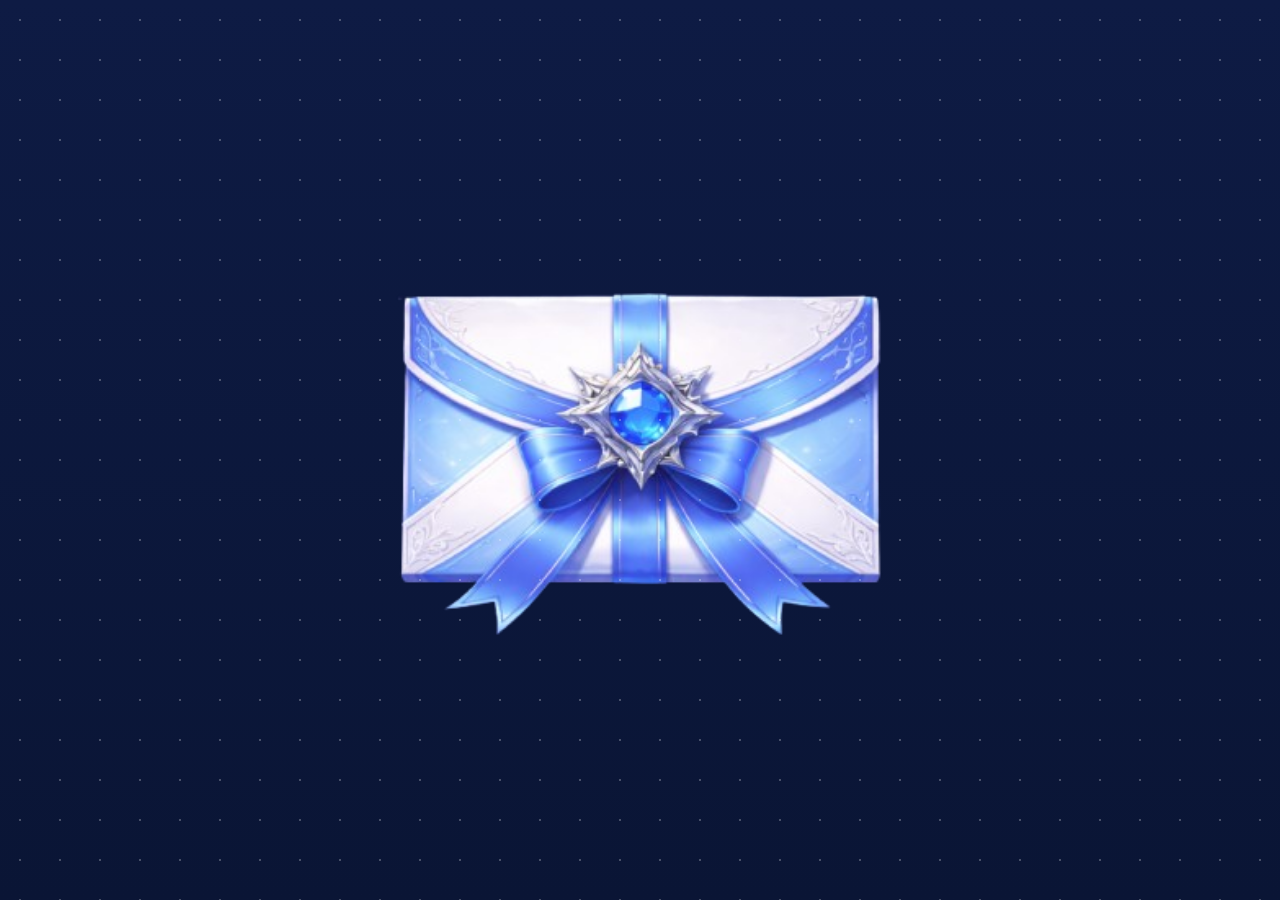
==== index.html @ 0aaff205 "Update and rename thumoi.html to index.html" ====
<!DOCTYPE html>
<html lang="vi">
<head>
<meta charset="UTF-8">
<meta name="viewport" content="width=device-width, initial-scale=1.0">
<link rel="stylesheet" type="text/css" href="tm.css">
<title>Thư mời</title>
</head>

<body>

<img id="envelope" class="shake img-close" src="envelop-close.png">

<script>
const img = document.getElementById("envelope");
let state = 0;

img.classList.add("shake");

img.addEventListener("click", function() {

state = (state + 1) % 3;

img.className = "";
void img.offsetWidth;

img.classList.add("fade-transition");

if (state === 1) {
    img.src = "envelop-open.png";
    img.classList.add("img-open");
} 
else if (state === 2) {
    img.src = "letter.png";
    img.classList.add("img-letter");
} 
else {
    img.src = "envelop-close.png";
    img.classList.add("shake","img-close");
}

});
</script>

</body>
</html>
---- tm.css ----
*{
box-sizing:border-box;
}

body{
margin:0;
height:100vh;
display:flex;
justify-content:center;
align-items:center;
background:linear-gradient(180deg,#0e1b44,#0a1535);
font-family:serif;
overflow:hidden;
}

body::before{
content:"";
position:fixed;
width:100%;
height:100%;
background:radial-gradient(white 1px,transparent 1px);
background-size:40px 40px;
opacity:.25;
pointer-events:none;
}


img{
cursor:pointer;
user-select:none;

}

/* class riêng cho từng ảnh */
.img-close{
    max-width: 1000px;
    width: 100%;
}
.img-open{
    max-width: 1000px;
    width: 100%;
}
.img-letter{
    max-width: 400px;
    width: 50%;
}

@media(max-width:900px){
img{width:420px;}
}

@media(max-width:480px){
img{width:280px;}
}

@keyframes shakeX{
0%{transform:translate(-1px,-1px) rotate(-1deg)}
25%{transform:translate(1px,-1px) rotate(1deg)}
50%{transform:translate(1px,1px) rotate(-1deg)}
75%{transform:translate(-1px,1px) rotate(1deg)}
100%{transform:translate(-1px,-1px) rotate(-1deg)}
}

.shake{
animation:shakeX 1s linear infinite;
}

/* Hiệu ứng rung nhẹ riêng biệt cho phong bì */
.envelope-wiggle {
animation: wiggle-effect 0.8s ease-in-out infinite;
display: inline-block;
}

@keyframes wiggle-effect {
0% { transform: rotate(0deg); }
15% { transform: rotate(3deg) scale(1.02); }
30% { transform: rotate(-3deg) scale(1.02); }
45% { transform: rotate(2deg); }
60% { transform: rotate(-2deg); }
100% { transform: rotate(0deg); }
}

/* Hiệu ứng chuyển cảnh mượt khi đổi ảnh */
.fade-transition {
animation: fade-in-up 0.7s ease-out;
}

@keyframes fade-in-up {
from { 
opacity: 0.7; 
transform: translateY(5px); 
}
to { 
opacity: 1; 
transform: translateY(0); 
}
}

@media (max-width:1000px){

.img-close{
width:150vw;
margin-right: 0px;
margin-bottom: 60px;
position: center;
}

.img-open{
width:150vw;
margin-right: 0px;
margin-bottom: 60px;
position: center;
}

.img-letter{
width:90vw;
position: center;
margin-bottom: 60px;
max-width:none;
}

}
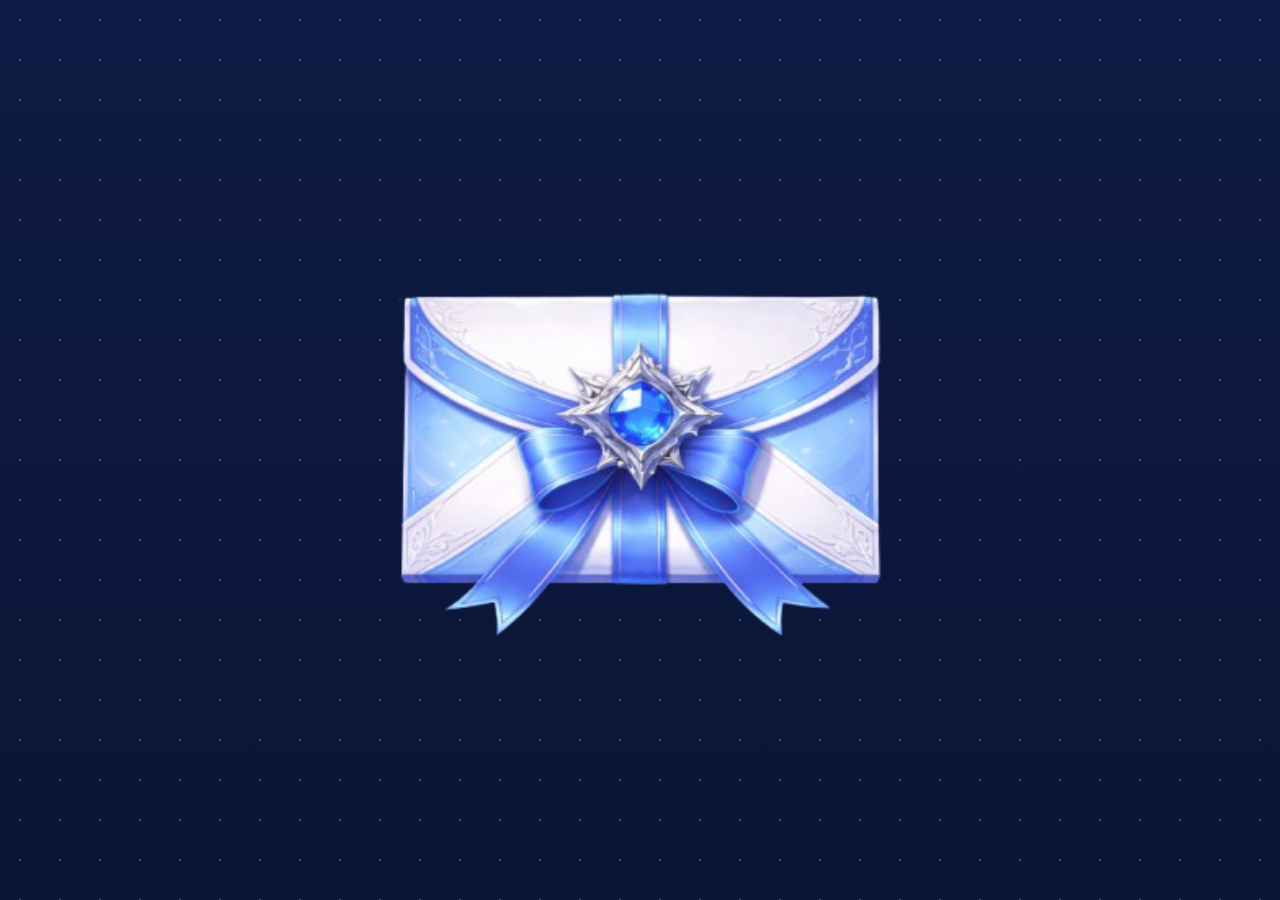
==== commit 52c7a5b6: "Update index.html" ====
--- a/index.html
+++ b/index.html
@@ -2,6 +2,7 @@
 <html lang="vi">
 <head>
 <meta charset="UTF-8">
+<link rel="preload" as="image" href="letter.png">
 <meta name="viewport" content="width=device-width, initial-scale=1.0">
 <link rel="stylesheet" type="text/css" href="tm.css">
 <title>Thư mời</title>
@@ -44,3 +45,4 @@
 
 </body>
 </html>
+
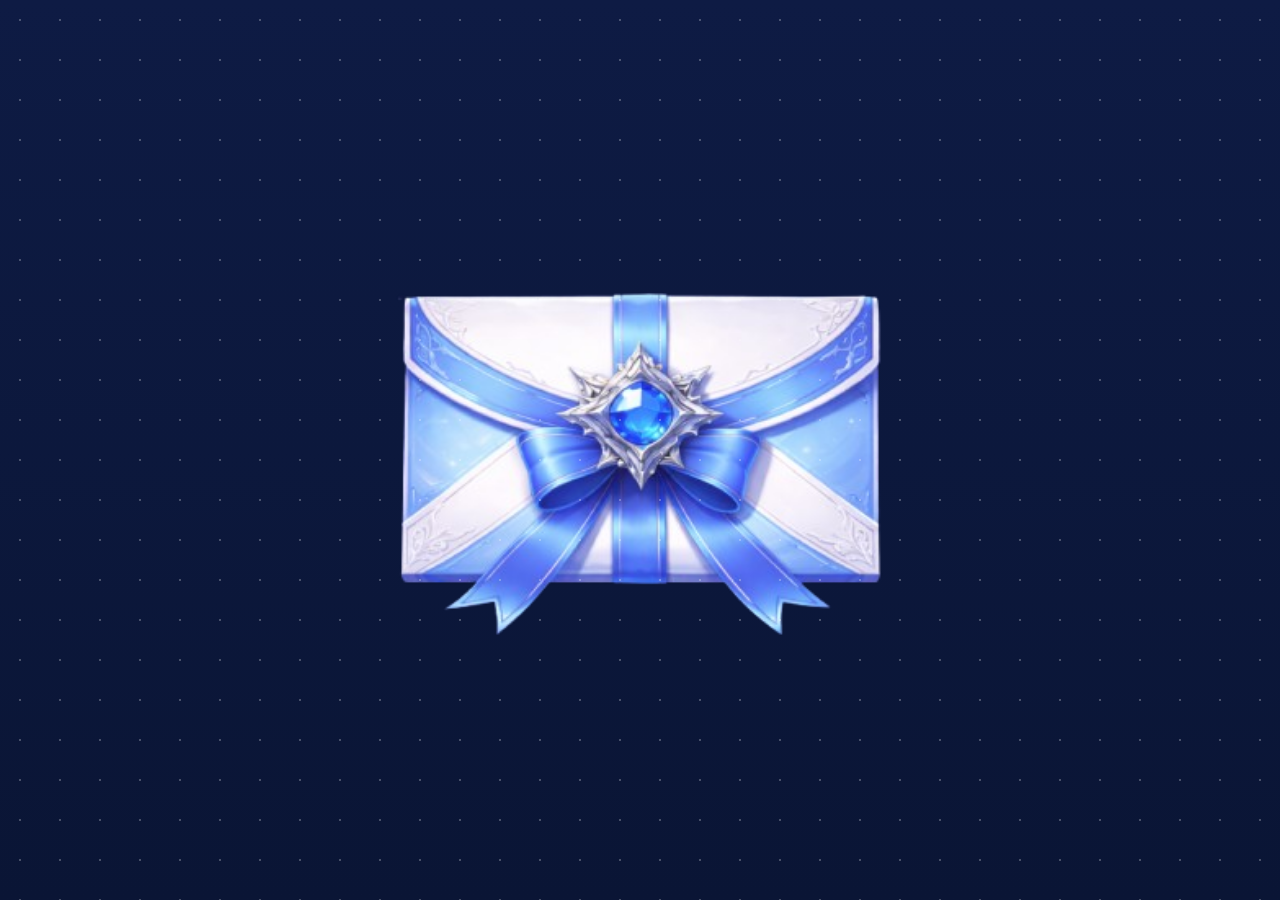
==== commit 14e88d5c: "Update index.html" ====
--- a/index.html
+++ b/index.html
@@ -2,6 +2,8 @@
 <html lang="vi">
 <head>
 <meta charset="UTF-8">
+<link rel="preload" as="image" href="envelop-close.png">
+<link rel="preload" as="image" href="envelop-open.png">
 <link rel="preload" as="image" href="letter.png">
 <meta name="viewport" content="width=device-width, initial-scale=1.0">
 <link rel="stylesheet" type="text/css" href="tm.css">
@@ -46,3 +48,4 @@
 </body>
 </html>
 
+
